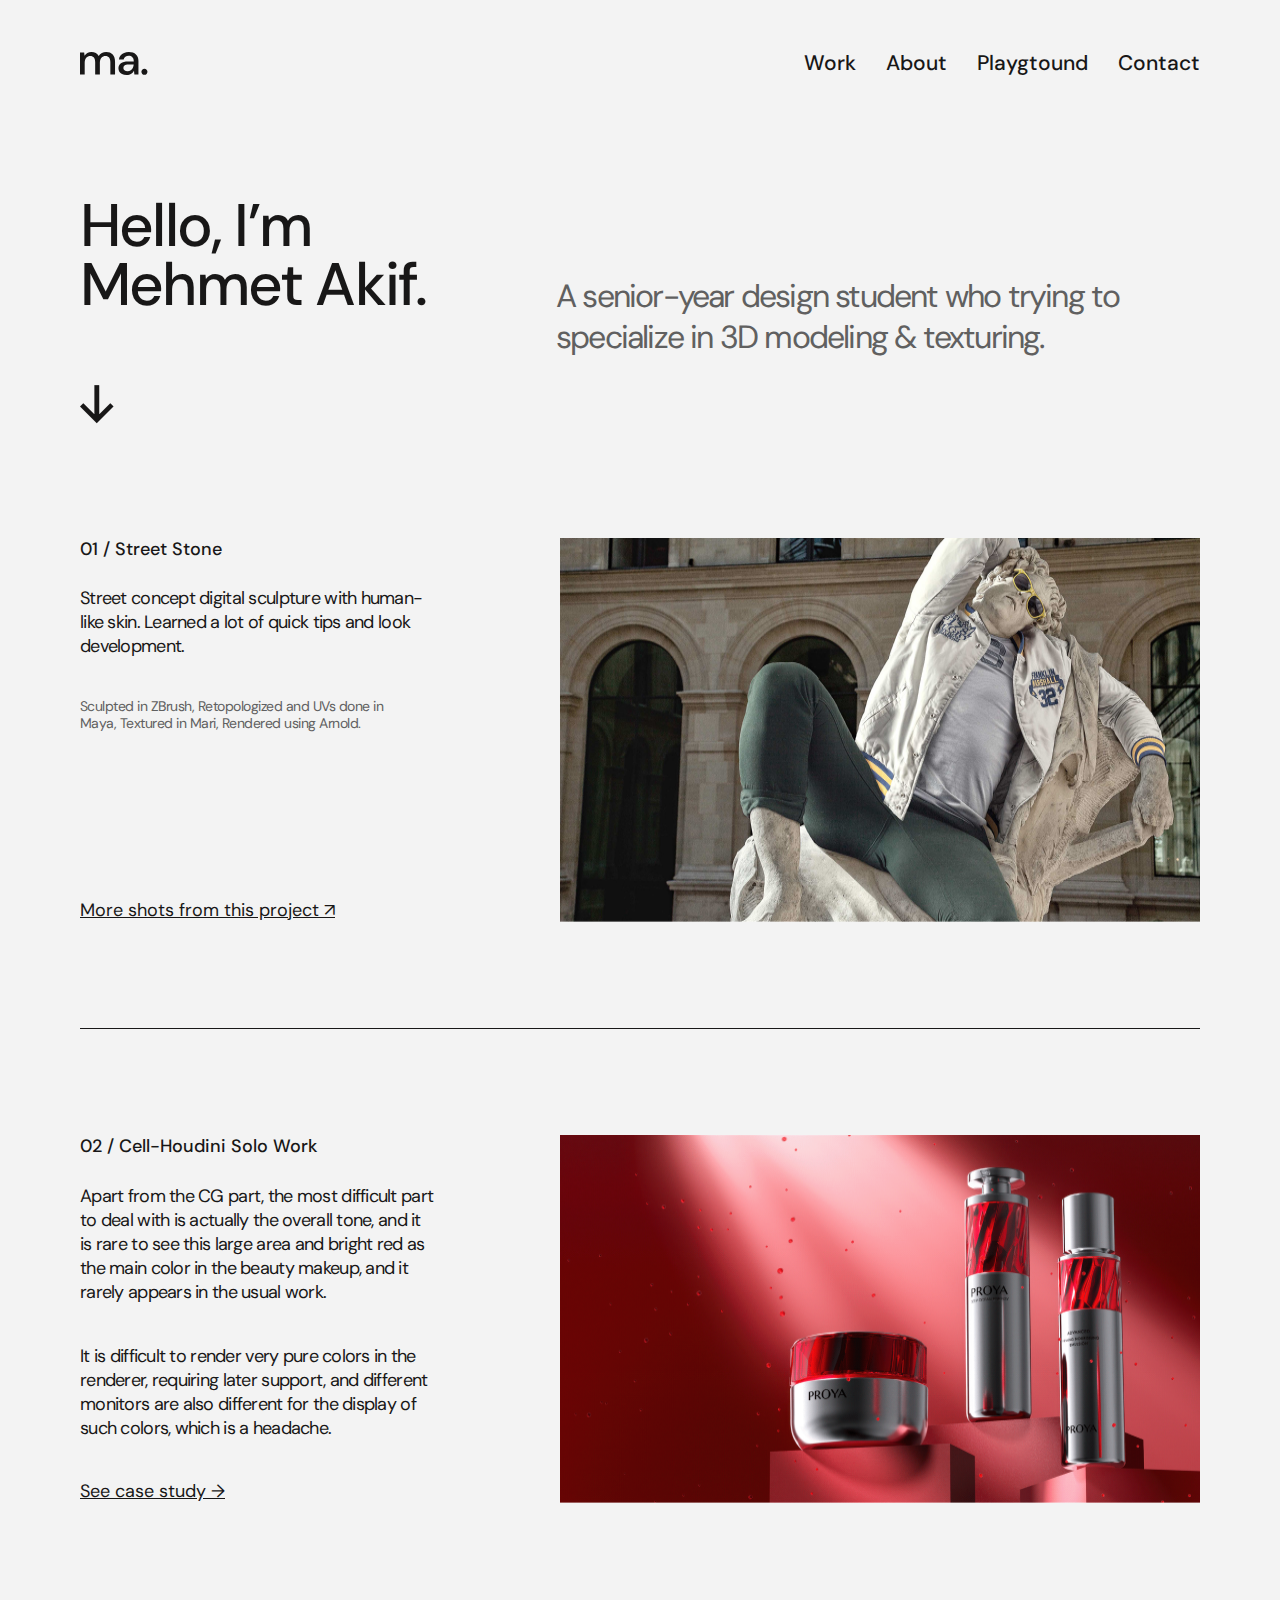
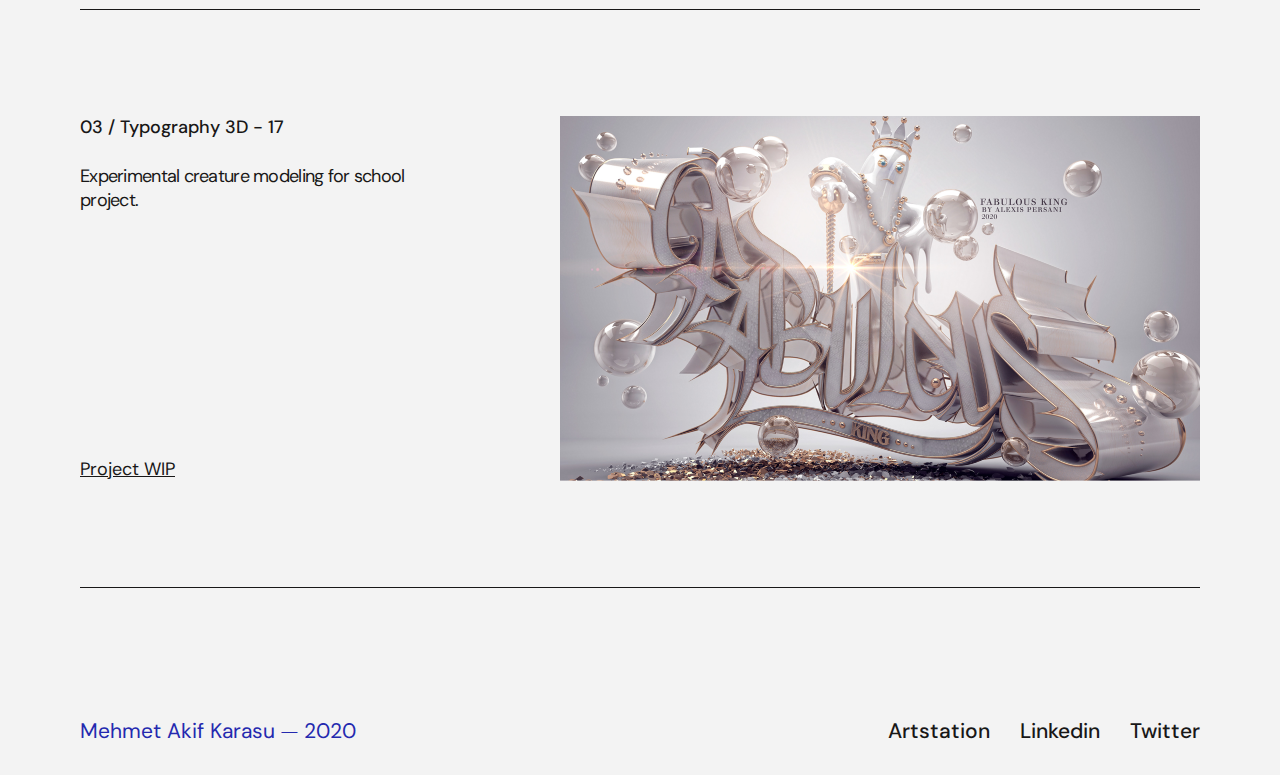
==== cases.html @ 42c7b3c3 "Первая загрузка изменений" ====
<!DOCTYPE html>
<html lang="en">

<head>
    <meta charset="UTF-8">
    <meta name="viewport" content="width=device-width, initial-scale=1.0">
    <title>MA</title>
    <link rel="stylesheet" href="css/style.css">
</head>

<body class="body">

    <header class="header">
        <div class="container">
            <div class="header__inner">
                <img src="images/Site-logo.svg" width="" height="">
                <nav>
                    <ul class="header__list">
                        <li>
                            <a class="header__link" href="#">Work</a>
                        </li>
                        <li>
                            <a class="header__link" href="#">About</a>
                        </li>
                        <li>
                            <a class="header__link" href="#">Playgtound</a>
                        </li>
                        <li>
                            <a class="header__link" href="#">Contact</a>
                        </li>
                    </ul>
                </nav>
            </div>
        </div>
    </header>
    <main>
        <section class="cases">
            <div class="container">
                <div class="cases__top">
                    <h1 class="cases__title">Hello, I’m Mehmet Akif.</h1>
                    <p class="cases__text">A senior-year design student who trying to specialize in 3D modeling &
                        texturing.</p>
                </div>
                <img class="cases__arrow" src="images/ctr.png">
                <ul class="cases__items">
                    <li class="cases__card">
                        <div class="cases__content">

                            <span class="cases__numper">01 / Street Stone</span>
                            <p class="cases__description"> Street concept digital sculpture with human-like skin.
                                Learned a lot of quick tips and look development.</p>
                            <p class="cases__subtext">Sculpted in ZBrush, Retopologized and UVs done in Maya, Textured
                                in Mari, Rendered using Arnold.</p>
                            <a class="cases__link" href="">
                                <u class="cases__an">More shots from this project ↗</u>
                            </a>
                        </div>
                        <img class="cases__img" src="images/image.png" width="640" height="365">
                    </li>
                    <li class="cases__card">
                        <div class="cases__content">

                            <span class="cases__numper">02 / Cell-Houdini Solo Work</span>
                            <p class="cases__description"> Apart from the CG part, the most difficult part to deal with
                                is actually the overall tone, and it is rare to see this large area and bright red as
                                the main color in the beauty makeup, and it rarely appears in the usual work.</p>
                            <p class="cases__description">It is difficult to render very pure colors in the renderer,
                                requiring later support, and different monitors are also different for the display of
                                such colors, which is a headache.
                            </p>
                            <a class="cases__link" href="">
                                <u class="cases__an">See case study →</u>
                            </a>
                        </div>
                        <img class="cases__img" src="images/image1.png" width="640" height="365">
                    </li>
                    <li class="cases__card">
                        <div class="cases__content">

                            <span class="cases__numper">03 / Typography 3D - 17</span>
                            <p class="cases__description"> Experimental creature modeling for school project.</p>

                            <a class="cases__link" href="">
                                <u class="cases__an">Project WIP</u>
                            </a>
                        </div>
                        <img class="cases__img" src="images/image2.png" width="640" height="365">
                    </li>
                </ul>
            </div>
        </section>
    </main>
    <footer class="footer">
        <div class="footer__contact">
            <p class="footer__text">Mehmet Akif Karasu ⏤ 2020</p>
            <div class="footer__link">
                <nav>
                    <ul class="footer__list">
                        <li>
                            <a class="footer__link" href="#">Artstation</a>
                        </li>
                        <li>
                            <a class="footer__link" href="#">Linkedin</a>
                        </li>
                        <li>
                            <a class="footer__link" href="#">Twitter</a>
                        </li>
                    </ul>
                </nav>
            </div>
        </div>
    </footer>

</body>

</html>
---- css/style.css ----
@import'basic/_global.css';
@import'basic/_reset.css';
@import'basic/_vars.css';
@import'basic/_fonts.css';

@import'components/_header.css';
@import'components/_footer.css';

@import'home/_home.css';
@import'home/_skills.css';
@import'home/_contacts.css';

@import'_cases.css';
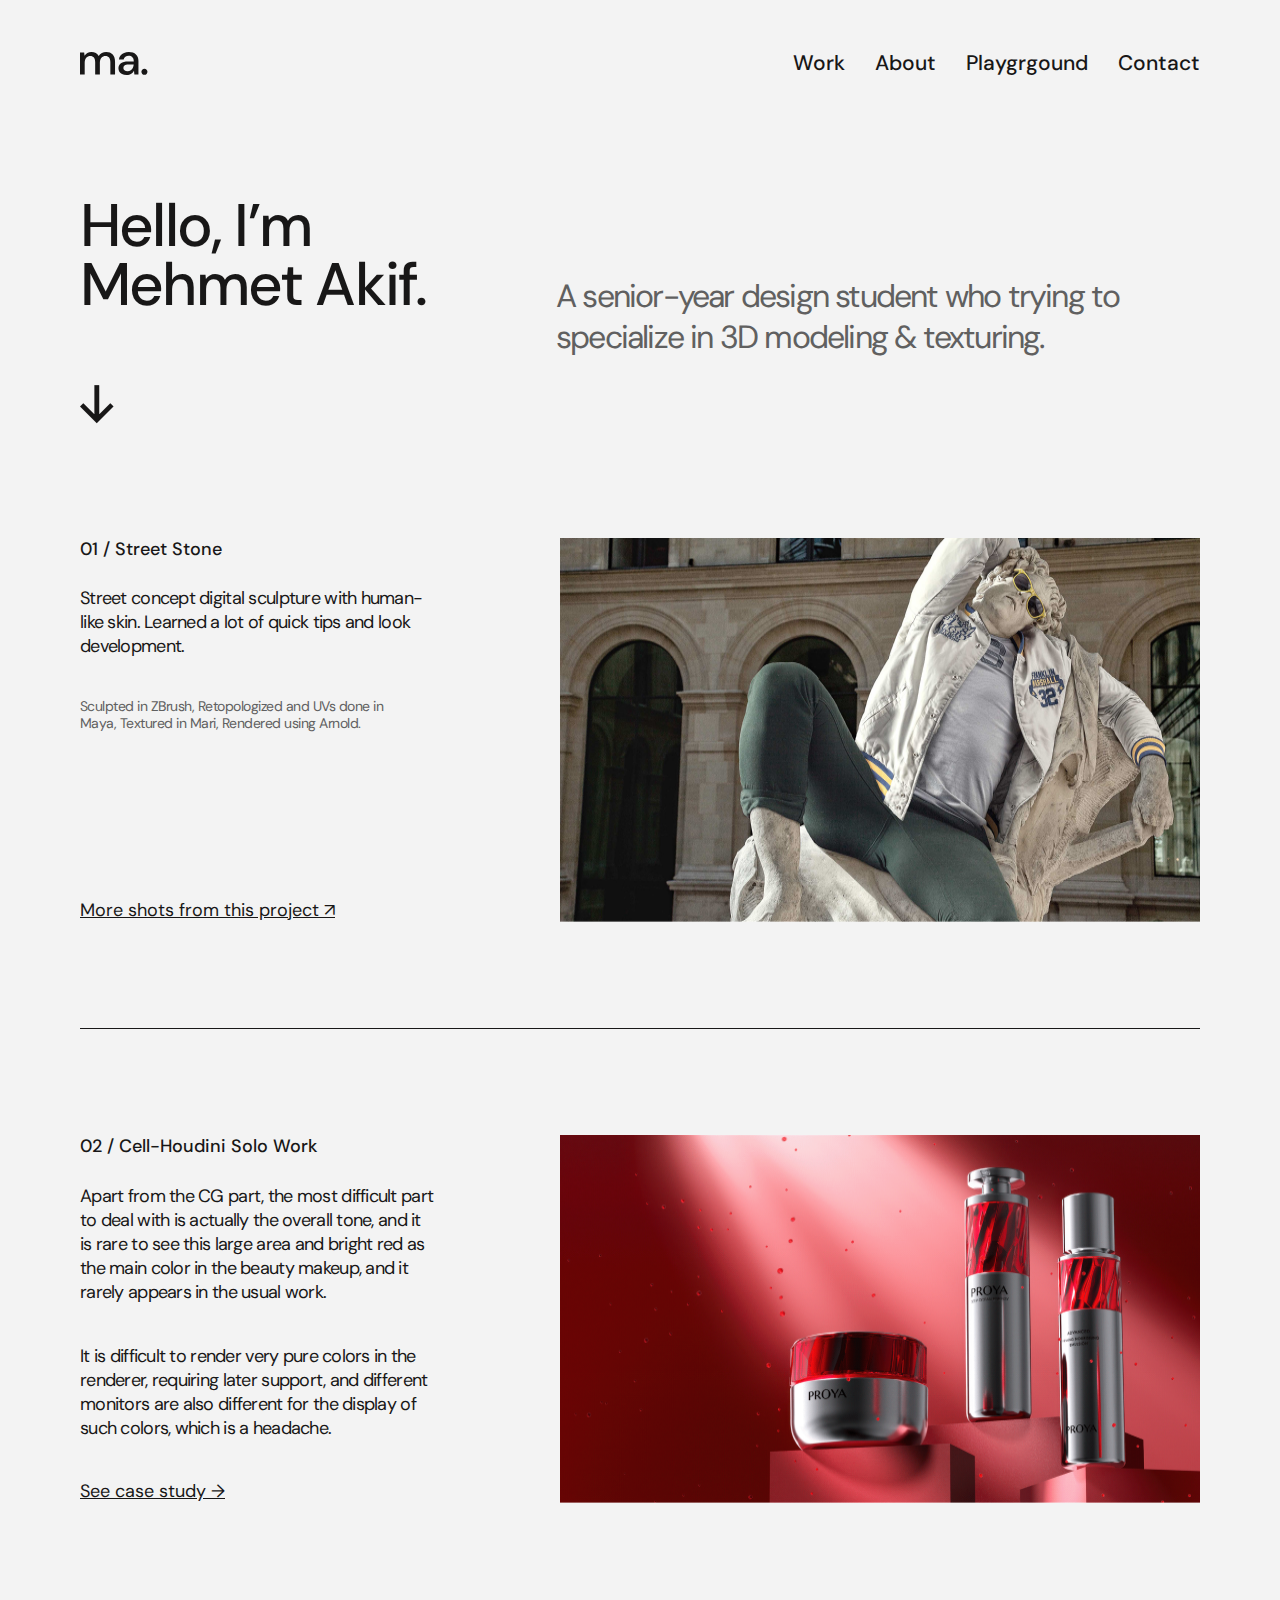
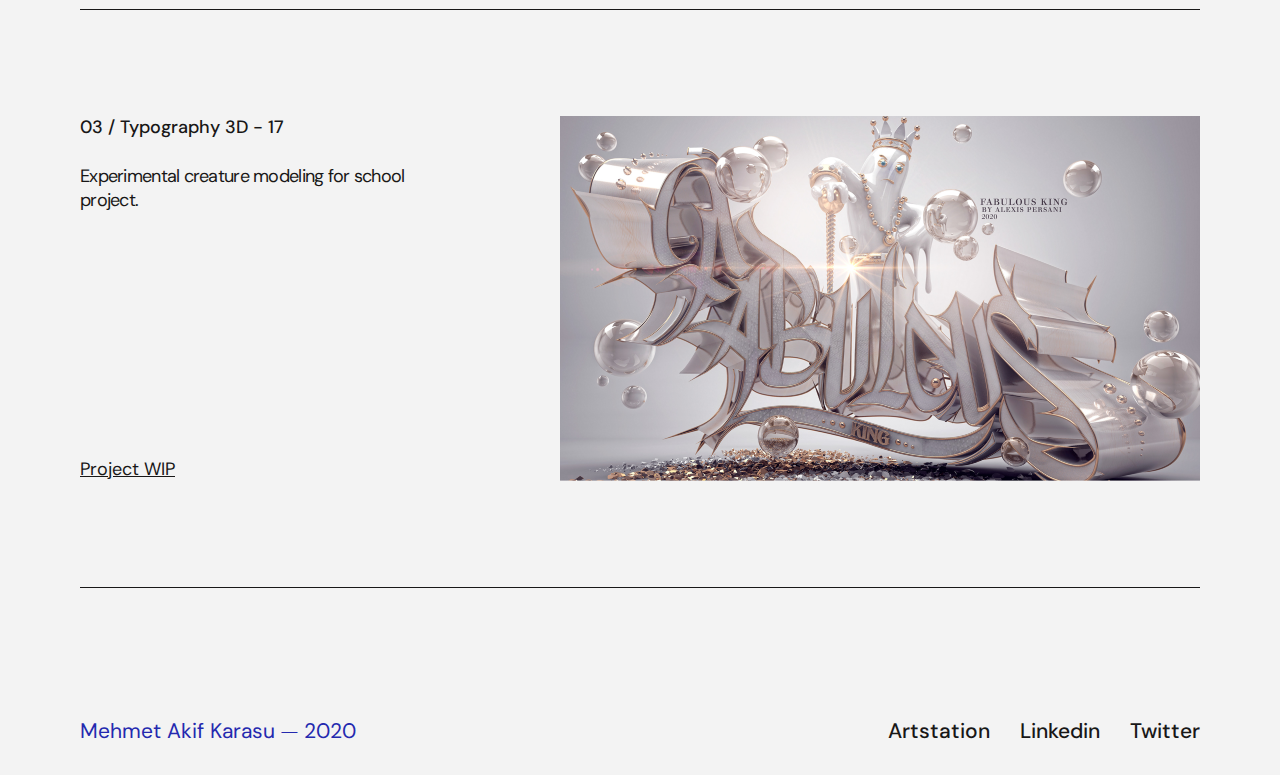
==== commit 2706e1c0: "privet" ====
--- a/cases.html
+++ b/cases.html
@@ -23,7 +23,7 @@
                             <a class="header__link" href="#">About</a>
                         </li>
                         <li>
-                            <a class="header__link" href="#">Playgtound</a>
+                            <a class="header__link" href="#">Playgrgound</a>
                         </li>
                         <li>
                             <a class="header__link" href="#">Contact</a>
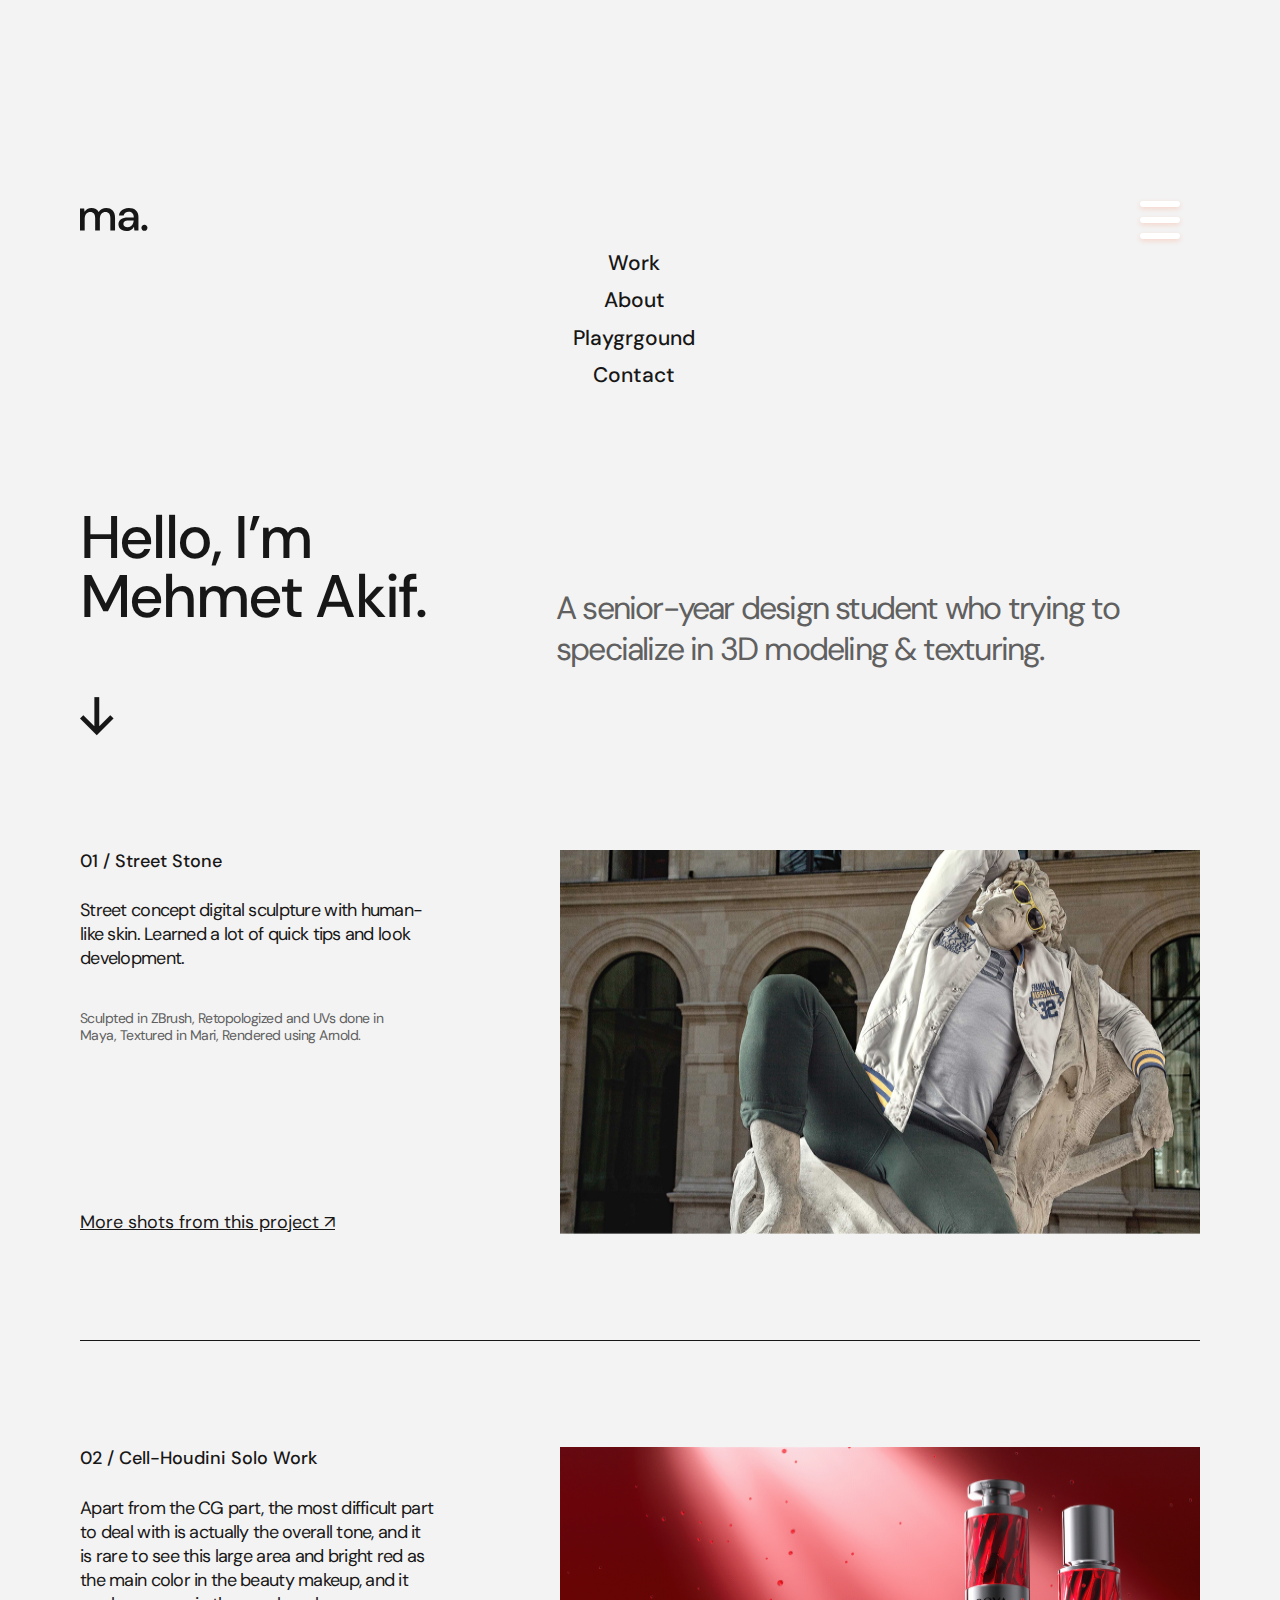
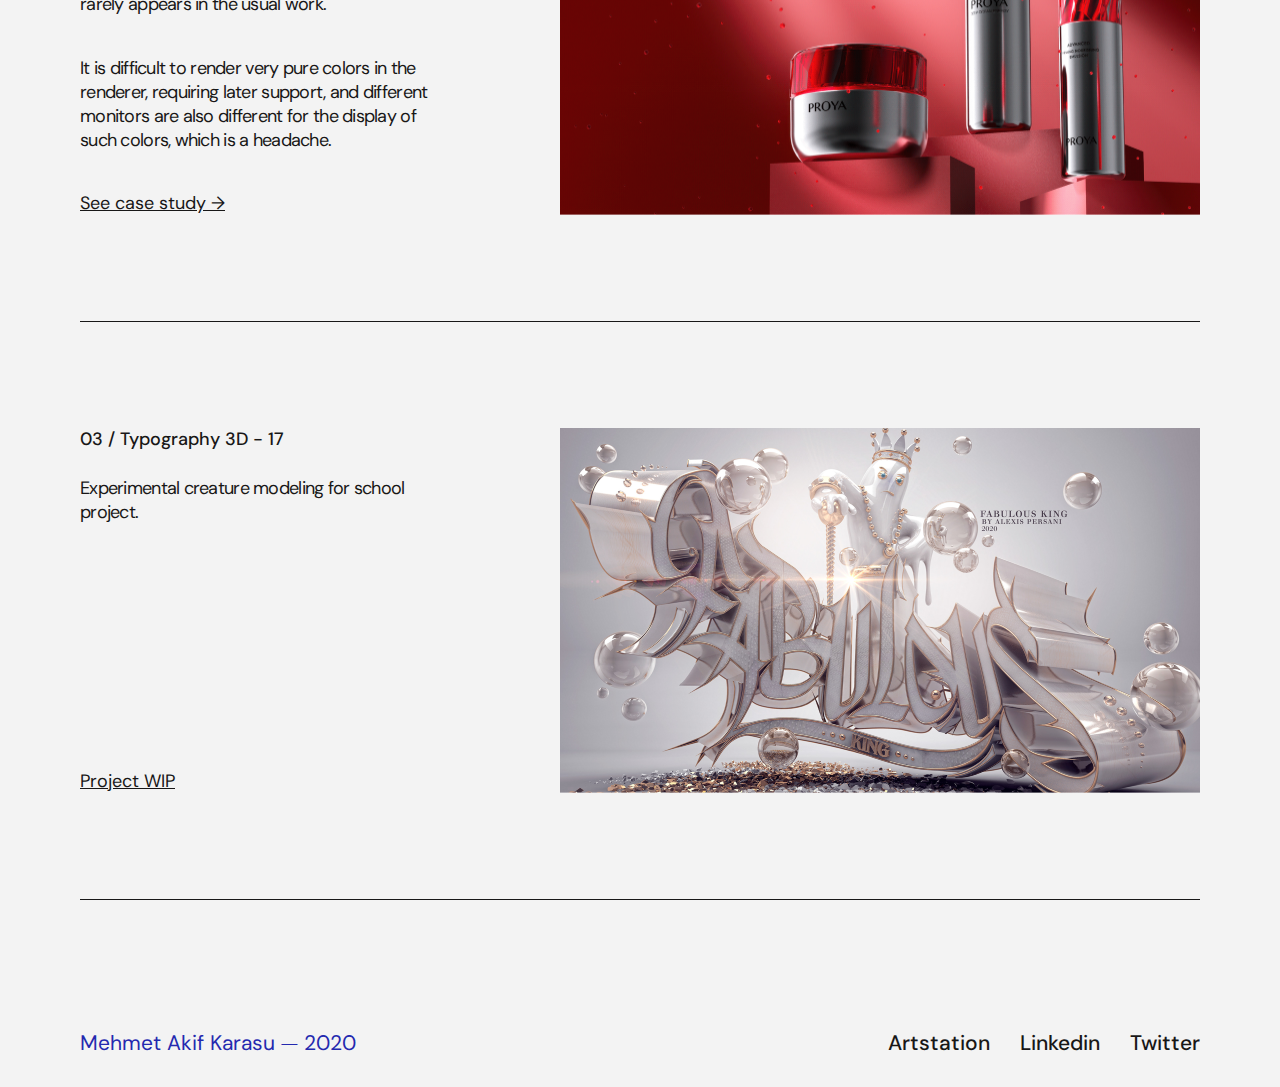
==== commit b31126de: "menu" ====
--- a/cases.html
+++ b/cases.html
@@ -14,7 +14,7 @@
         <div class="container">
             <div class="header__inner">
                 <img src="images/Site-logo.svg" width="" height="">
-                <nav>
+                <nav class="header__nav">
                     <ul class="header__list">
                         <li>
                             <a class="header__link" href="#">Work</a>
@@ -30,8 +30,31 @@
                         </li>
                     </ul>
                 </nav>
+                <div class="menu-btn">
+                    <div class="menu-btn__burger"></div>
+                  </div>
             </div>
         </div>
+
+
+
+
+        <nav class="header__mobile">
+            <ul class="header__list">
+                <li>
+                    <a class="header__link" href="#">Work</a>
+                </li>
+                <li>
+                    <a class="header__link" href="#">About</a>
+                </li>
+                <li>
+                    <a class="header__link" href="#">Playgrgound</a>
+                </li>
+                <li>
+                    <a class="header__link" href="#">Contact</a>
+                </li>
+            </ul>
+        </nav>
     </header>
     <main>
         <section class="cases">
@@ -93,7 +116,7 @@
     <footer class="footer">
         <div class="footer__contact">
             <p class="footer__text">Mehmet Akif Karasu ⏤ 2020</p>
-            <div class="footer__link">
+            <div class="footer__top">
                 <nav>
                     <ul class="footer__list">
                         <li>
@@ -112,5 +135,6 @@
     </footer>
 
 </body>
+<script src="main.js"></script>
 
 </html>--- a/css/style.css
+++ b/css/style.css
@@ -12,3 +12,4 @@
 
 @import'_cases.css';
 
+@import'home/menu.css';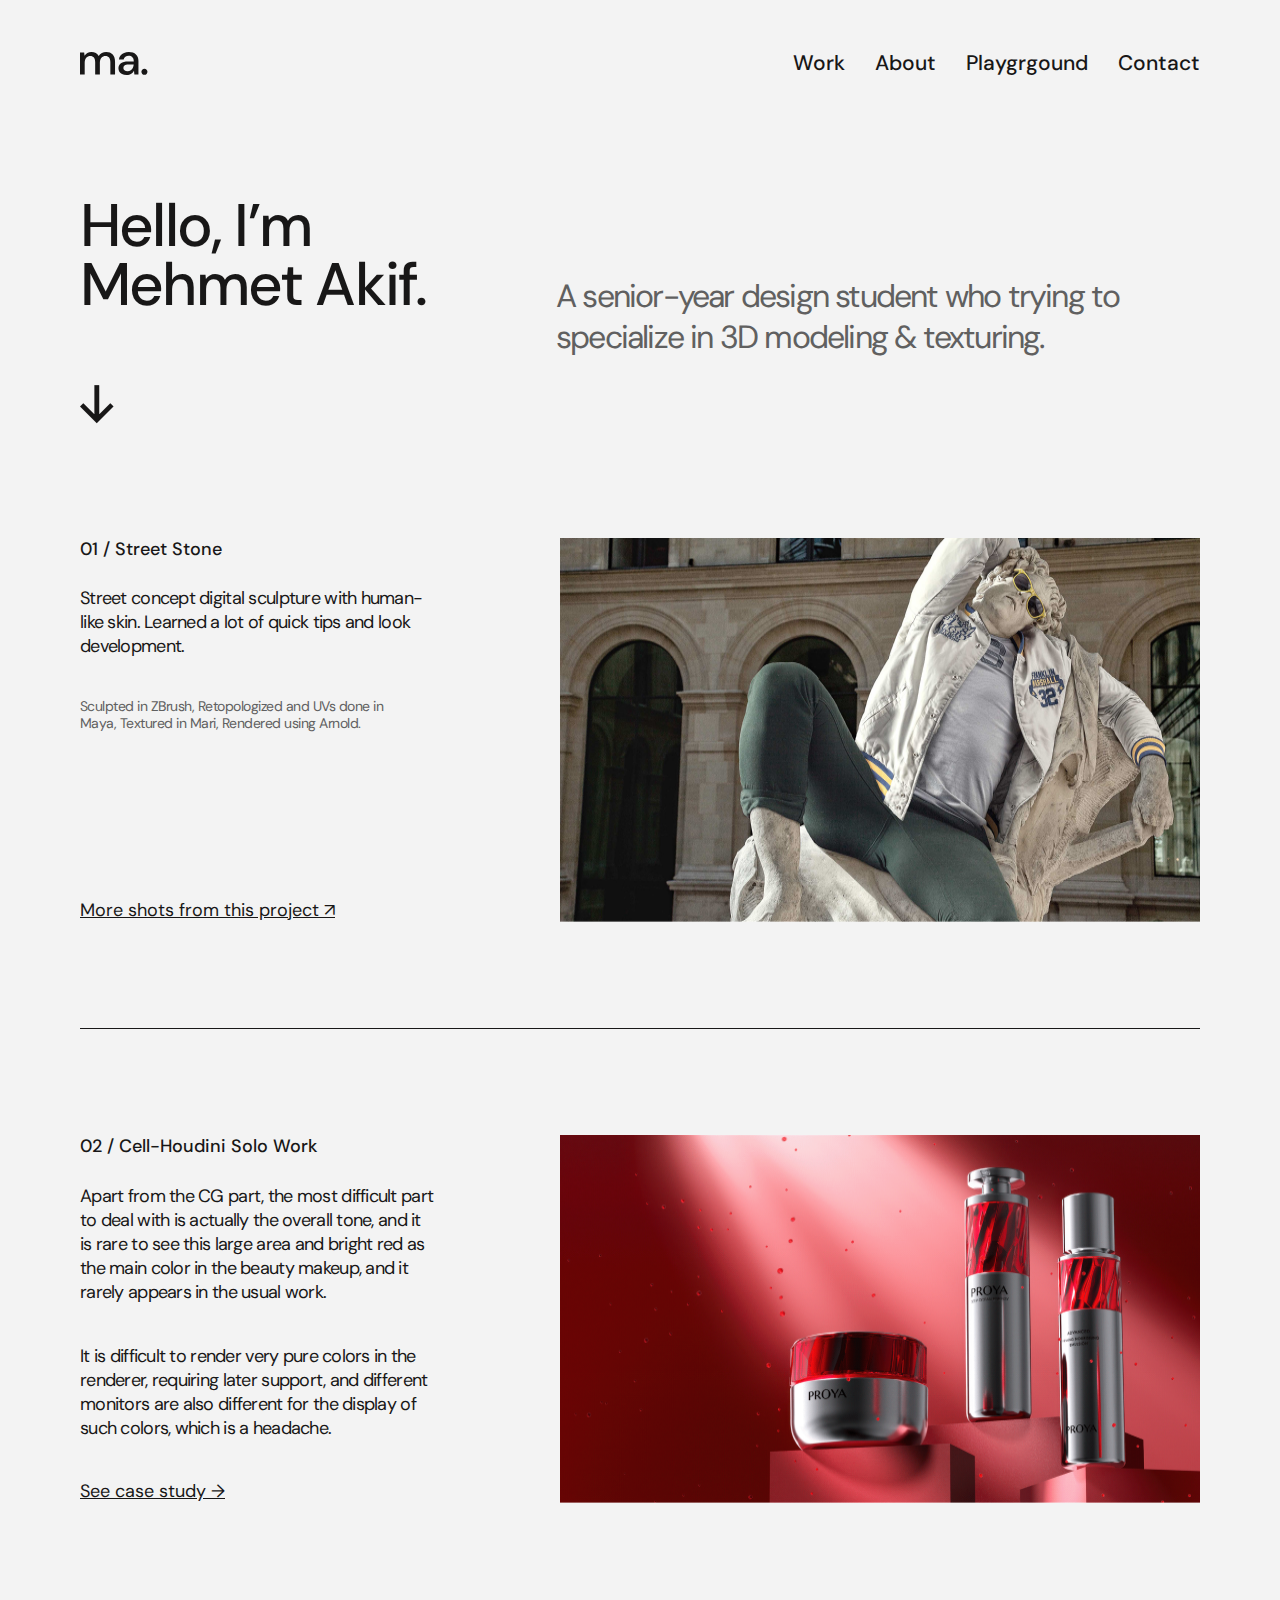
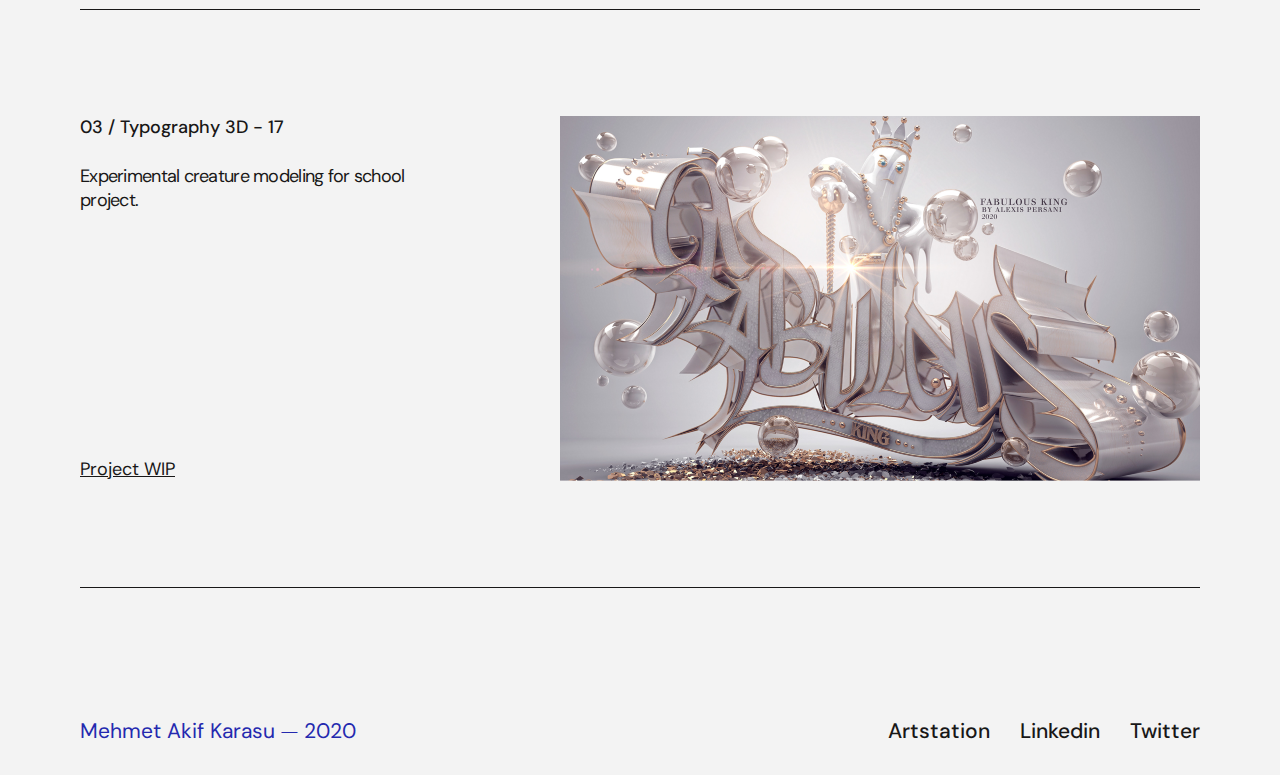
==== commit e50d97ef: "End" ====
--- a/cases.html
+++ b/cases.html
@@ -40,9 +40,9 @@
 
 
         <nav class="header__mobile">
-            <ul class="header__list">
+            <ul class="header__list-mobile">
                 <li>
-                    <a class="header__link" href="#">Work</a>
+                    <a class="header__link" href="http://127.0.0.1:5500/">Home</a>
                 </li>
                 <li>
                     <a class="header__link" href="#">About</a>
--- a/css/style.css
+++ b/css/style.css
@@ -9,7 +9,7 @@
 @import'home/_home.css';
 @import'home/_skills.css';
 @import'home/_contacts.css';
+@import'home/menu.css';
 
 @import'_cases.css';
 
-@import'home/menu.css';